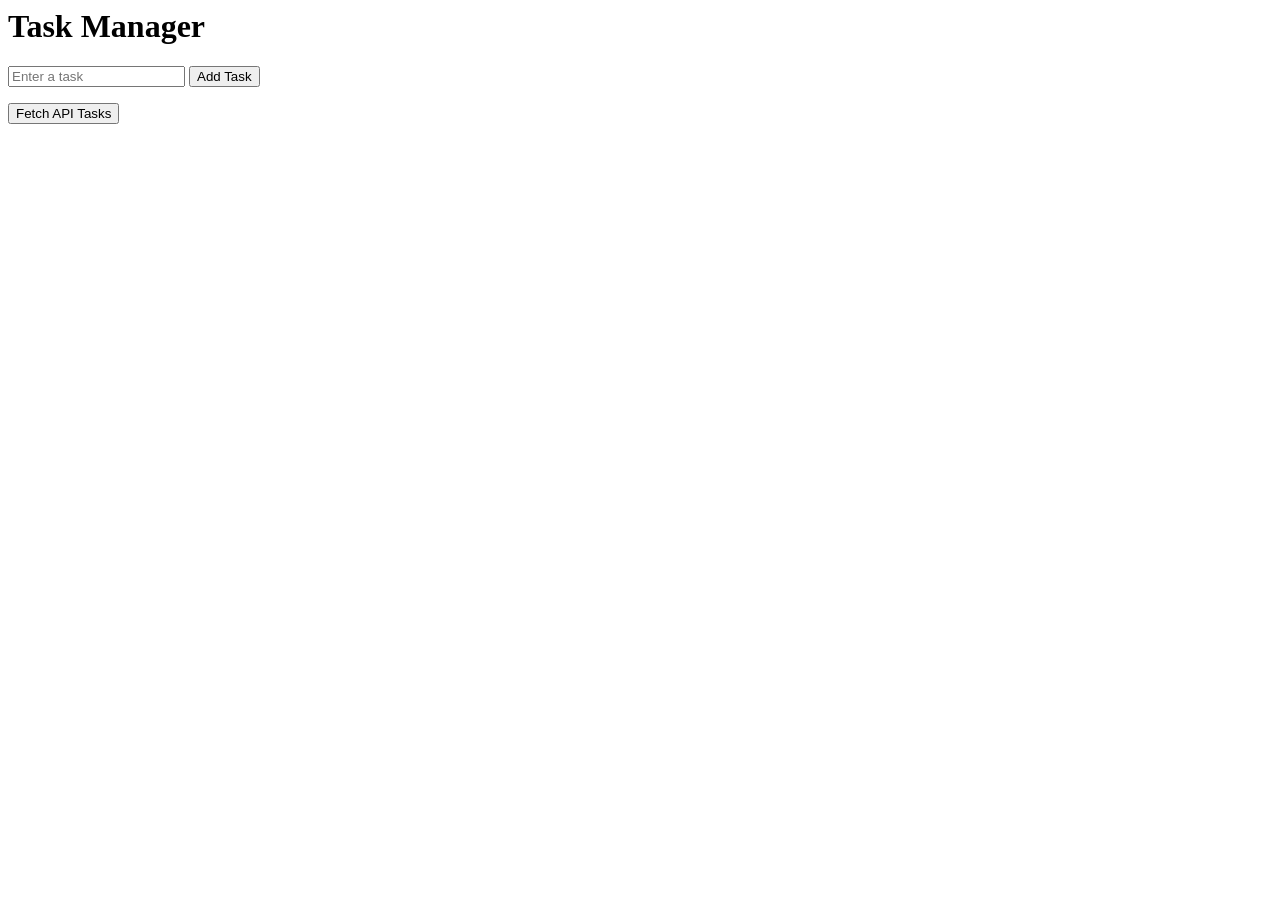
==== Task Management app.html @ f477ce74 "Changing the name of the app" ====
<head>

    <meta charset="UTF-8">
    <meta name="viewport" content="width=device-width", initial-scale="1.0">
    <title> Task Manager Dashboard </title>
    <link rel = "stylesheet" href="style.css">
</head>

<body>
    
    <h1> Task Manager</h1>
    <div class="container">
        <input type = "text" id = "taskInput" placeholder="Enter a task">
        <button id="addTask"> Add Task</button>
    </div>
    <ul id="taskList"></ul>
    <button id="fetchTasksButton"> Fetch API Tasks</button>

    <script src ="script.js"></script>
</body>
</html>
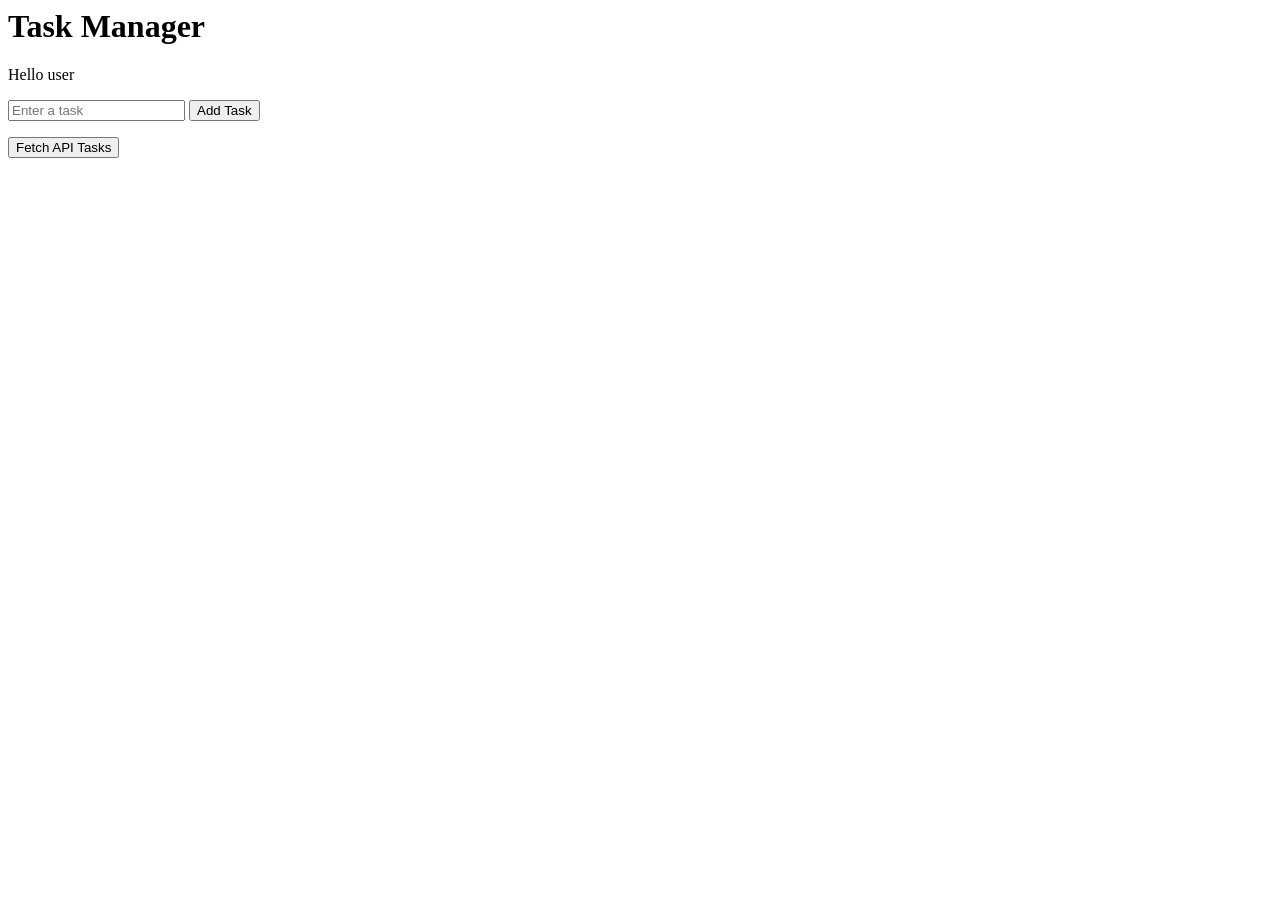
==== commit 65bcf794: "Including a heading and a greatings to the user" ====
--- a/Task Management app.html
+++ b/Task Management app.html
@@ -7,8 +7,11 @@
 </head>
 
 <body>
+    <div class="dashboard">
+<header> <h1> Task Manager</h1>
+    <p> Hello user </p>
+</header>
     
-    <h1> Task Manager</h1>
     <div class="container">
         <input type = "text" id = "taskInput" placeholder="Enter a task">
         <button id="addTask"> Add Task</button>
@@ -17,5 +20,6 @@
     <button id="fetchTasksButton"> Fetch API Tasks</button>
 
     <script src ="script.js"></script>
+</div>    
 </body>
 </html>
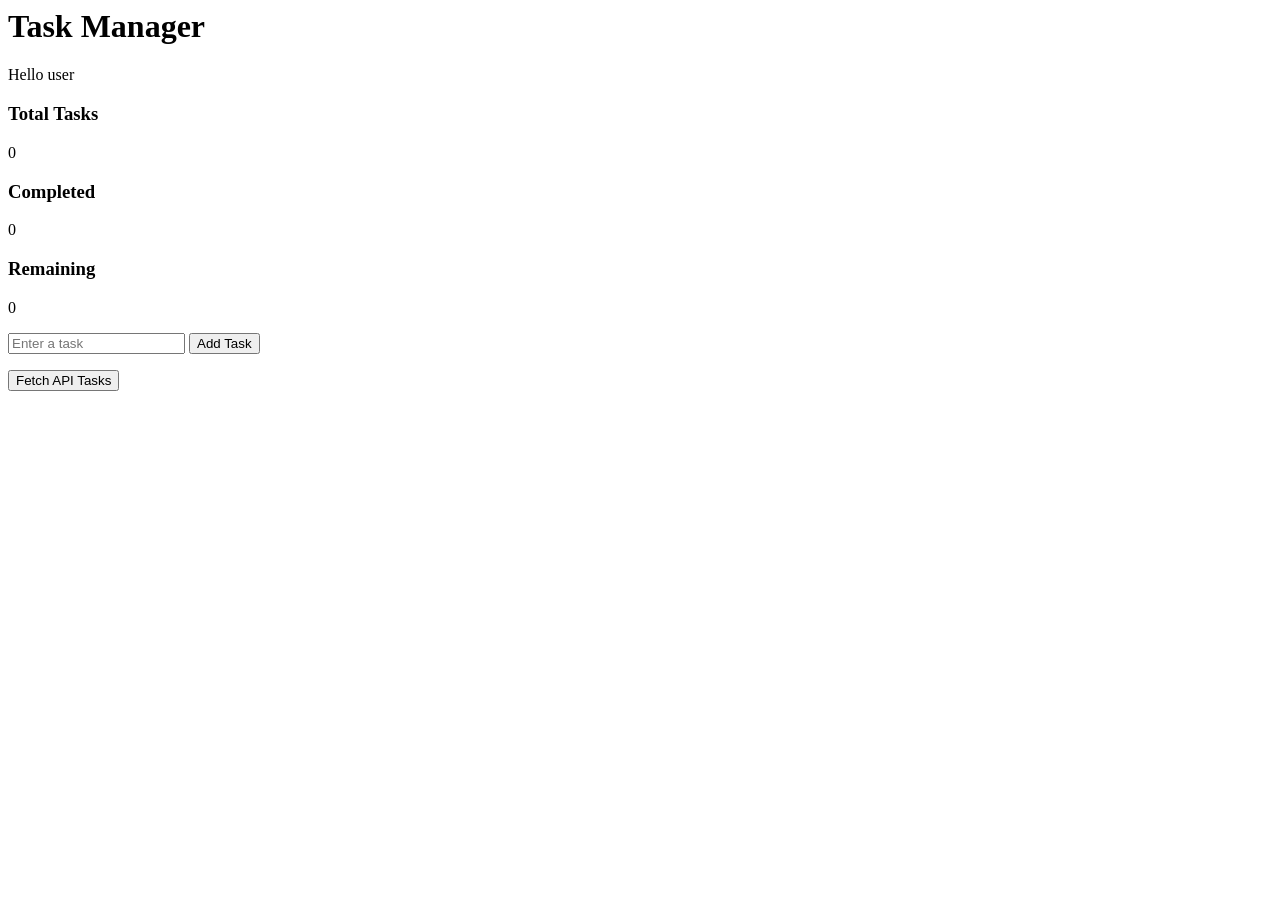
==== commit c61e7d32: "Including Statistics for the users to see how many tasks they have to do and how many they have left" ====
--- a/Task Management app.html
+++ b/Task Management app.html
@@ -11,6 +11,27 @@
 <header> <h1> Task Manager</h1>
     <p> Hello user </p>
 </header>
+
+ <!-- Statistics -->
+        <section class="stats">
+
+            <div class="card">
+                <h3>Total Tasks</h3>
+                <p id="totalTasks">0</p>
+            </div>
+
+            <div class="card">
+                <h3>Completed</h3>
+                <p id="completedTasks">0</p>
+            </div>
+
+            <div class="card">
+                <h3>Remaining</h3>
+                <p id="remainingTasks">0</p>
+            </div>
+
+        </section>
+
     
     <div class="container">
         <input type = "text" id = "taskInput" placeholder="Enter a task">
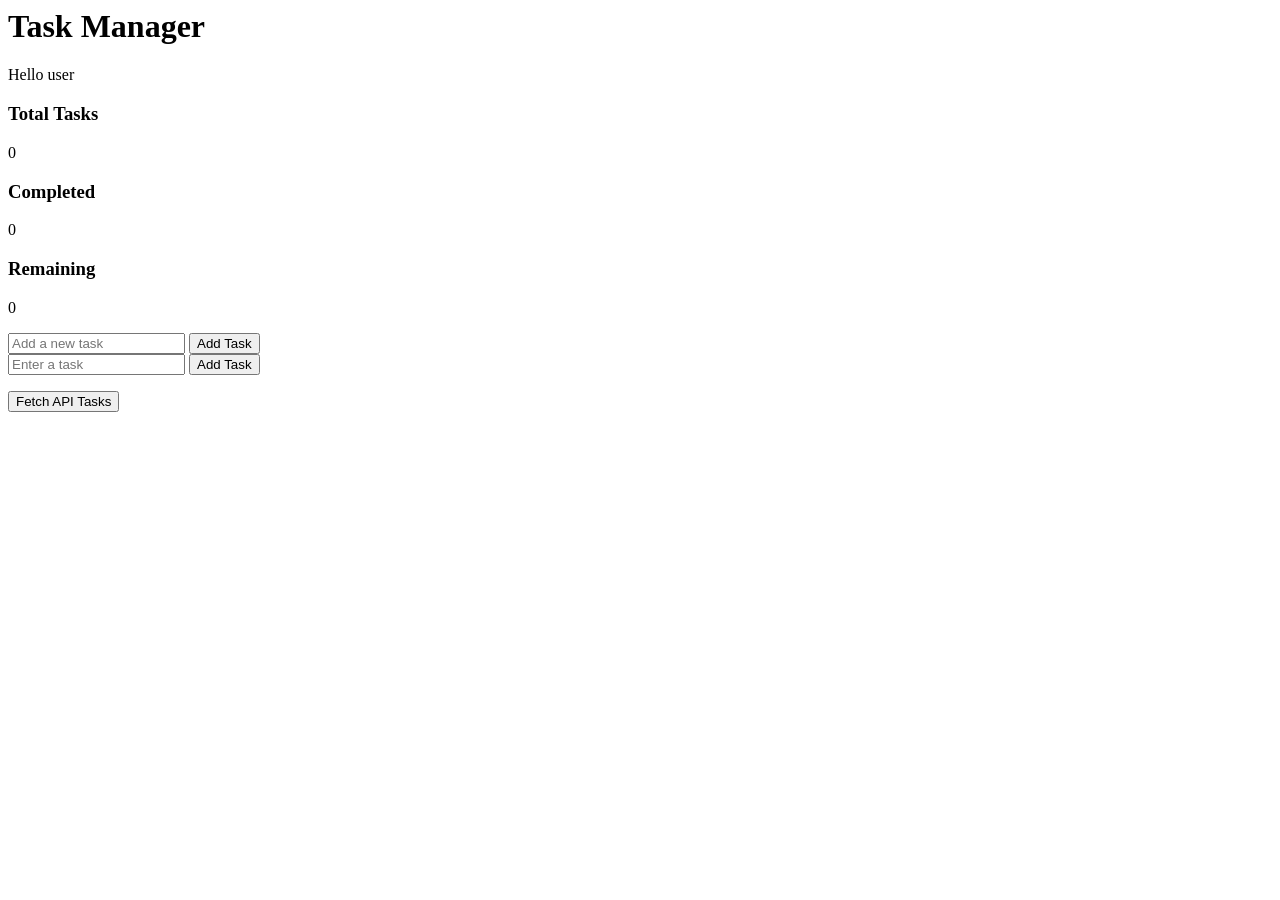
==== commit 3f39b4e9: "This is for the user to create there task" ====
--- a/Task Management app.html
+++ b/Task Management app.html
@@ -32,7 +32,20 @@
 
         </section>
 
-    
+    <!-- Task Creator -->
+        <section class="task-box">
+
+            <input 
+            type="text" 
+            id="taskInput" 
+            placeholder="Add a new task">
+
+            <button id="addTask">
+                Add Task
+            </button>
+
+        </section>
+        
     <div class="container">
         <input type = "text" id = "taskInput" placeholder="Enter a task">
         <button id="addTask"> Add Task</button>
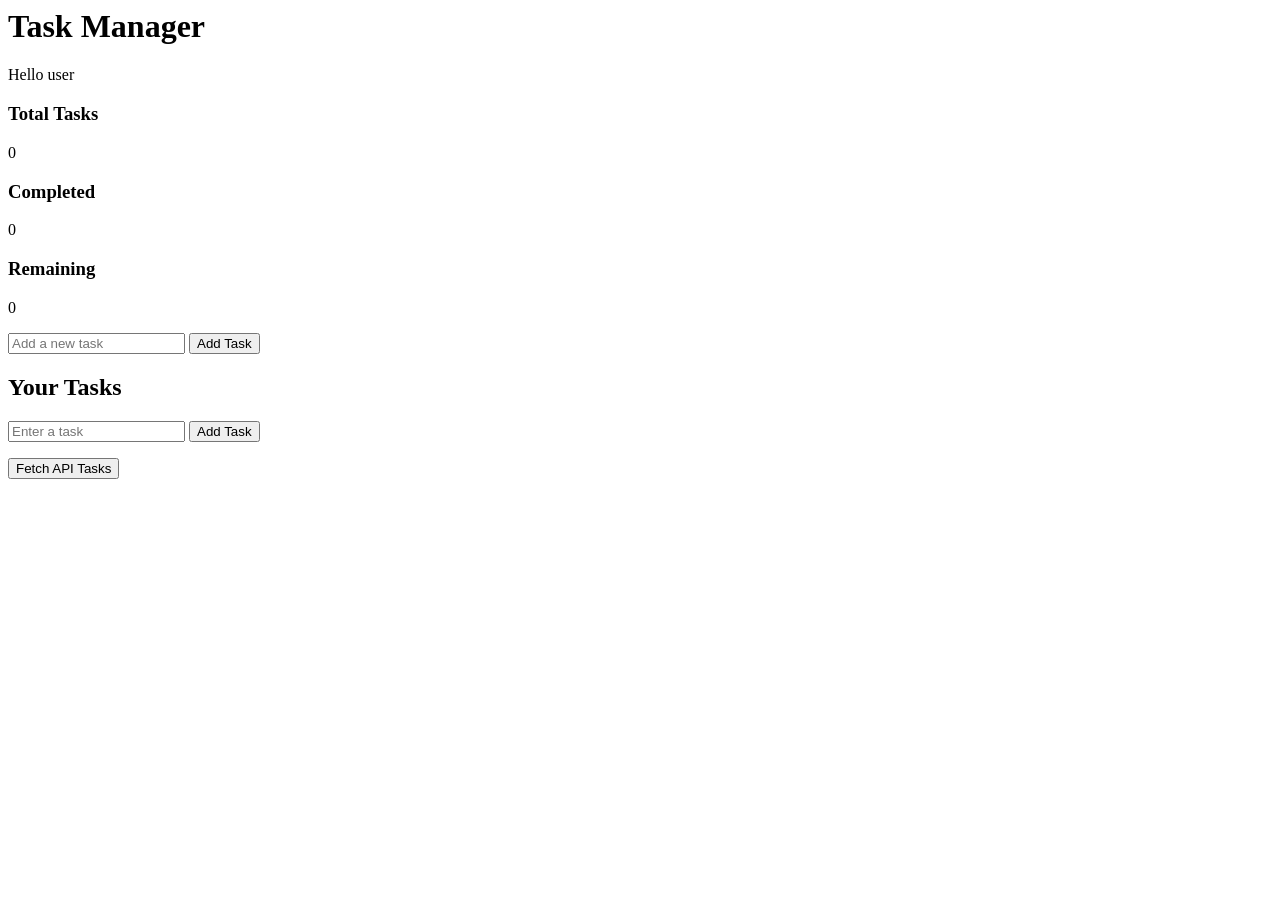
==== commit 871d838f: "This is where the task that the user has create will appear" ====
--- a/Task Management app.html
+++ b/Task Management app.html
@@ -45,7 +45,16 @@
             </button>
 
         </section>
-        
+
+         <!-- Tasks -->
+        <section>
+
+            <h2>Your Tasks</h2>
+
+            <ul id="taskList"></ul>
+
+        </section>
+
     <div class="container">
         <input type = "text" id = "taskInput" placeholder="Enter a task">
         <button id="addTask"> Add Task</button>
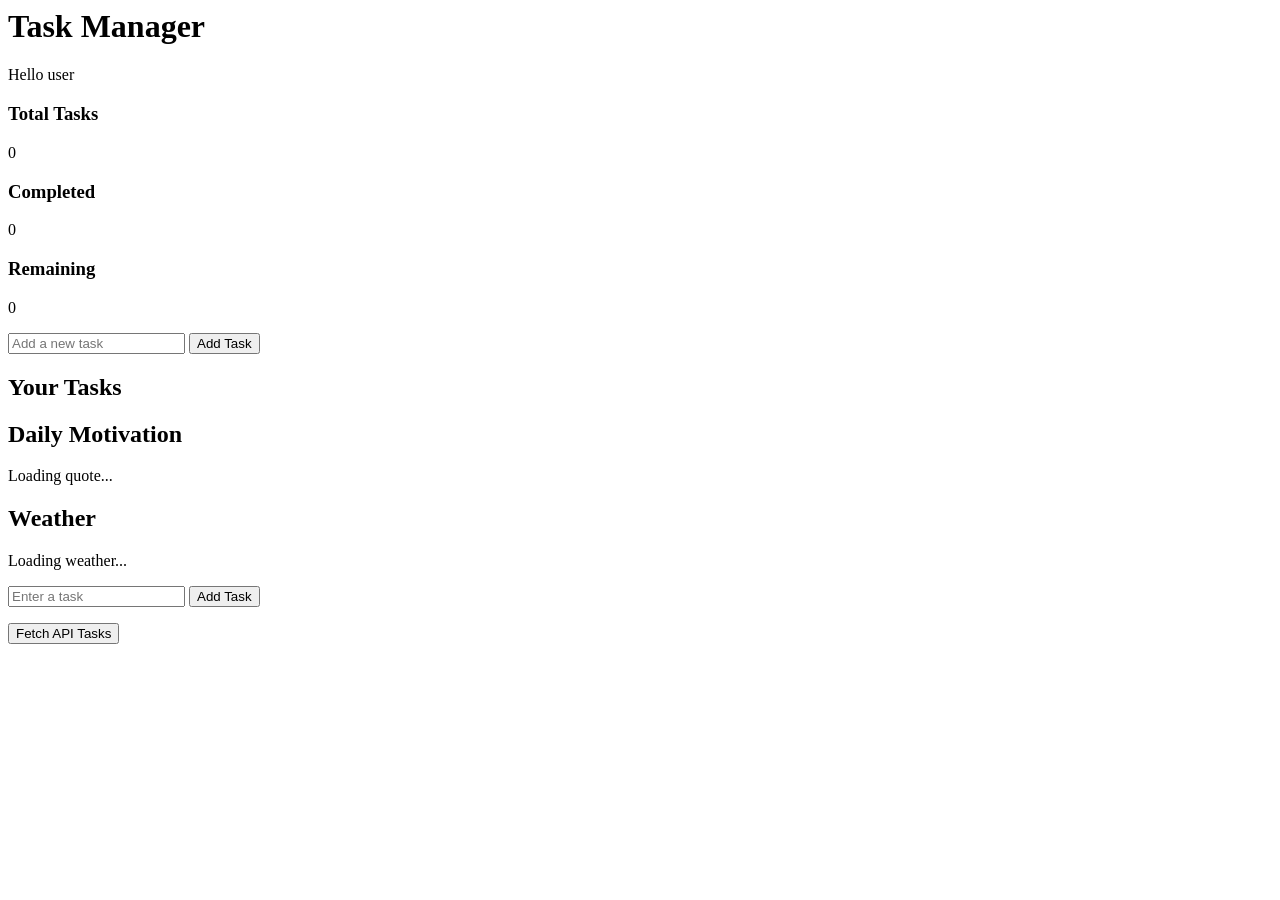
==== commit 83e40857: "Included new API for the user. this will enhance the user experience" ====
--- a/Task Management app.html
+++ b/Task Management app.html
@@ -54,6 +54,28 @@
             <ul id="taskList"></ul>
 
         </section>
+         <!-- API Section -->
+
+        <section class="api-card">
+
+            <h2>Daily Motivation</h2>
+
+            <p id="quote">
+                Loading quote...
+            </p>
+
+        </section>
+
+
+        <section class="api-card">
+
+            <h2>Weather</h2>
+
+            <p id="weather">
+                Loading weather...
+            </p>
+
+        </section>
 
     <div class="container">
         <input type = "text" id = "taskInput" placeholder="Enter a task">
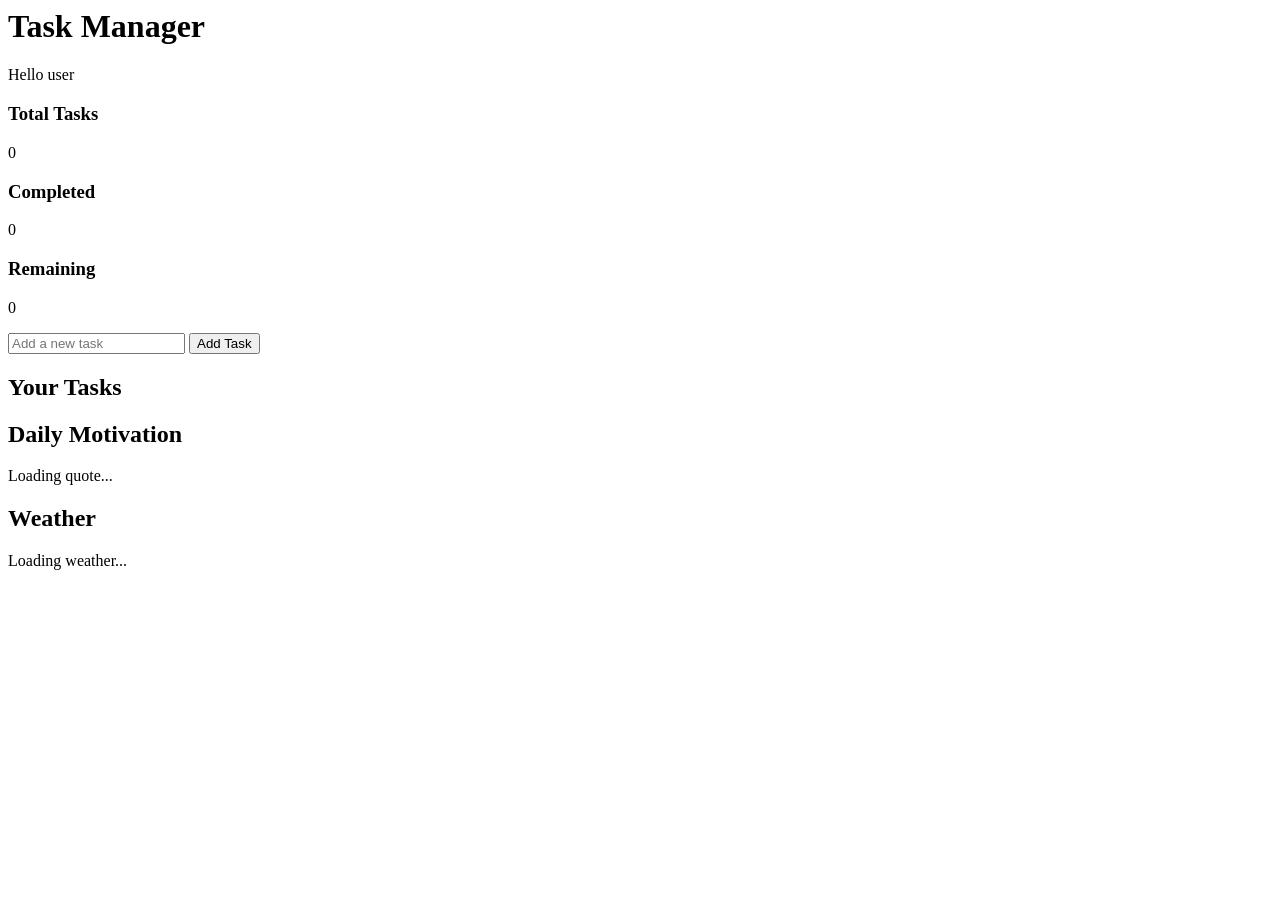
==== commit 581de63b: "Removed the old API from the interface to replace it with the new API" ====
--- a/Task Management app.html
+++ b/Task Management app.html
@@ -77,14 +77,4 @@
 
         </section>
 
-    <div class="container">
-        <input type = "text" id = "taskInput" placeholder="Enter a task">
-        <button id="addTask"> Add Task</button>
-    </div>
-    <ul id="taskList"></ul>
-    <button id="fetchTasksButton"> Fetch API Tasks</button>
-
-    <script src ="script.js"></script>
-</div>    
-</body>
-</html>
+  
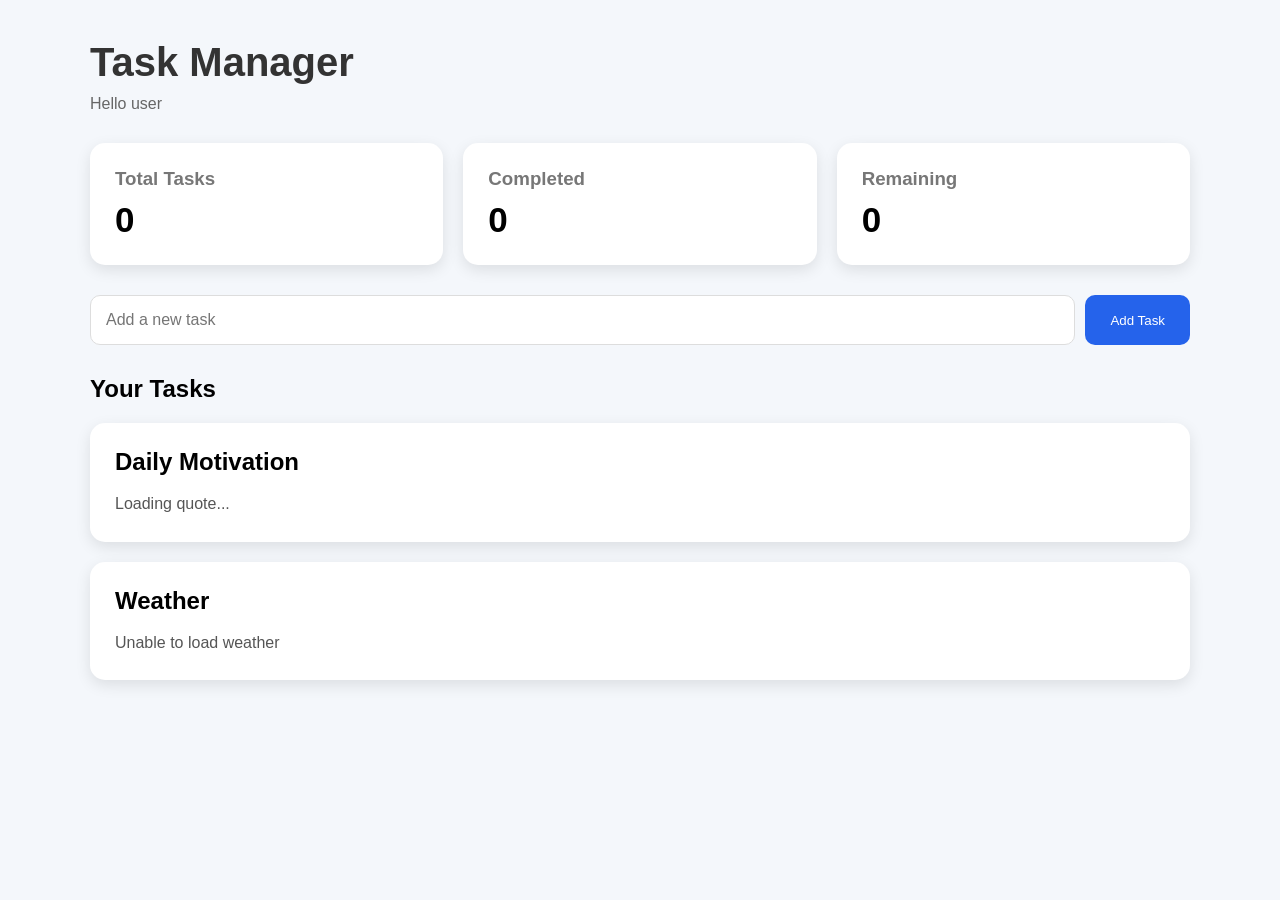
==== commit d0a5b7d4: "Changed the name of the file to something simpler and finally added doctype at the start and closed " ====
--- a/Task Management app.html
+++ b/Task Management app.html
@@ -1,9 +1,11 @@
+<!DOCTYPE html>
+<html>
 <head>
-
     <meta charset="UTF-8">
-    <meta name="viewport" content="width=device-width", initial-scale="1.0">
+    <meta name="viewport" content="width=device-width, initial-scale=1.0">
     <title> Task Manager Dashboard </title>
-    <link rel = "stylesheet" href="style.css">
+    <link rel = "stylesheet" href="styles.css">
+    <script src = "management_Java.js" defer></script>
 </head>
 
 <body>
@@ -76,5 +78,6 @@
             </p>
 
         </section>
-
-  
+    </head>
+    </body>
+  </html>
--- a/styles.css
+++ b/styles.css
@@ -0,0 +1,238 @@
+*{
+    margin:0;
+    padding:0;
+    box-sizing:border-box;
+}
+
+
+body{
+
+    font-family: Arial, sans-serif;
+    background:#f4f7fb;
+    padding:40px;
+
+}
+
+
+.dashboard{
+
+    max-width:1100px;
+    margin:auto;
+
+}
+
+
+header{
+
+    margin-bottom:30px;
+
+}
+
+
+header h1{
+
+    font-size:40px;
+    color:#333;
+
+}
+
+
+header p{
+
+    color:#666;
+    margin-top:10px;
+
+}
+
+
+
+/* Statistics */
+
+
+.stats{
+
+    display:grid;
+    grid-template-columns:repeat(3,1fr);
+    gap:20px;
+    margin-bottom:30px;
+
+}
+
+
+.card{
+
+    background:white;
+    padding:25px;
+    border-radius:15px;
+    box-shadow:0 5px 15px rgba(0,0,0,0.1);
+
+}
+
+
+.card h3{
+
+    color:#777;
+
+}
+
+
+.card p{
+
+    font-size:35px;
+    font-weight:bold;
+    margin-top:10px;
+
+}
+
+
+
+/* Task Input */
+
+
+.task-box{
+
+    display:flex;
+    gap:10px;
+    margin-bottom:30px;
+
+}
+
+
+#taskInput{
+
+    flex:1;
+    padding:15px;
+    border-radius:10px;
+    border:1px solid #ddd;
+    font-size:16px;
+
+}
+
+
+button{
+
+    padding:15px 25px;
+    background:#2563eb;
+    color:white;
+    border:none;
+    border-radius:10px;
+    cursor:pointer;
+
+}
+
+
+button:hover{
+
+    opacity:0.8;
+
+}
+
+
+
+/* Tasks */
+
+
+#taskList{
+
+    list-style:none;
+
+}
+
+
+#taskList li{
+
+    background:white;
+    padding:18px;
+    margin-top:15px;
+    border-radius:12px;
+    display:flex;
+    justify-content:space-between;
+    align-items:center;
+    box-shadow:0 5px 15px rgba(0,0,0,0.08);
+
+}
+
+
+.delete{
+
+    background:#ef4444;
+    padding:8px 15px;
+
+}
+
+
+
+.completed span{
+
+    text-decoration:line-through;
+    opacity:0.5;
+
+}
+
+
+
+/* API Cards */
+
+
+.api-card{
+
+    background:white;
+    margin-top:25px;
+    padding:25px;
+    border-radius:15px;
+
+}
+
+
+.api-card p{
+
+    margin-top:15px;
+    color:#555;
+
+}
+
+
+
+/* Mobile */
+
+
+@media(max-width:700px){
+
+.stats{
+
+grid-template-columns:1fr;
+
+}
+
+
+.task-box{
+
+flex-direction:column;
+
+}
+
+}
+.api-card{
+
+    background:white;
+    padding:25px;
+    margin-top:20px;
+    border-radius:15px;
+    box-shadow:0 5px 15px rgba(0,0,0,0.1);
+
+}
+
+
+.api-card h2{
+
+    margin-bottom:15px;
+
+}
+
+
+.api-card p{
+
+    color:#555;
+    line-height:1.6;
+
+}
